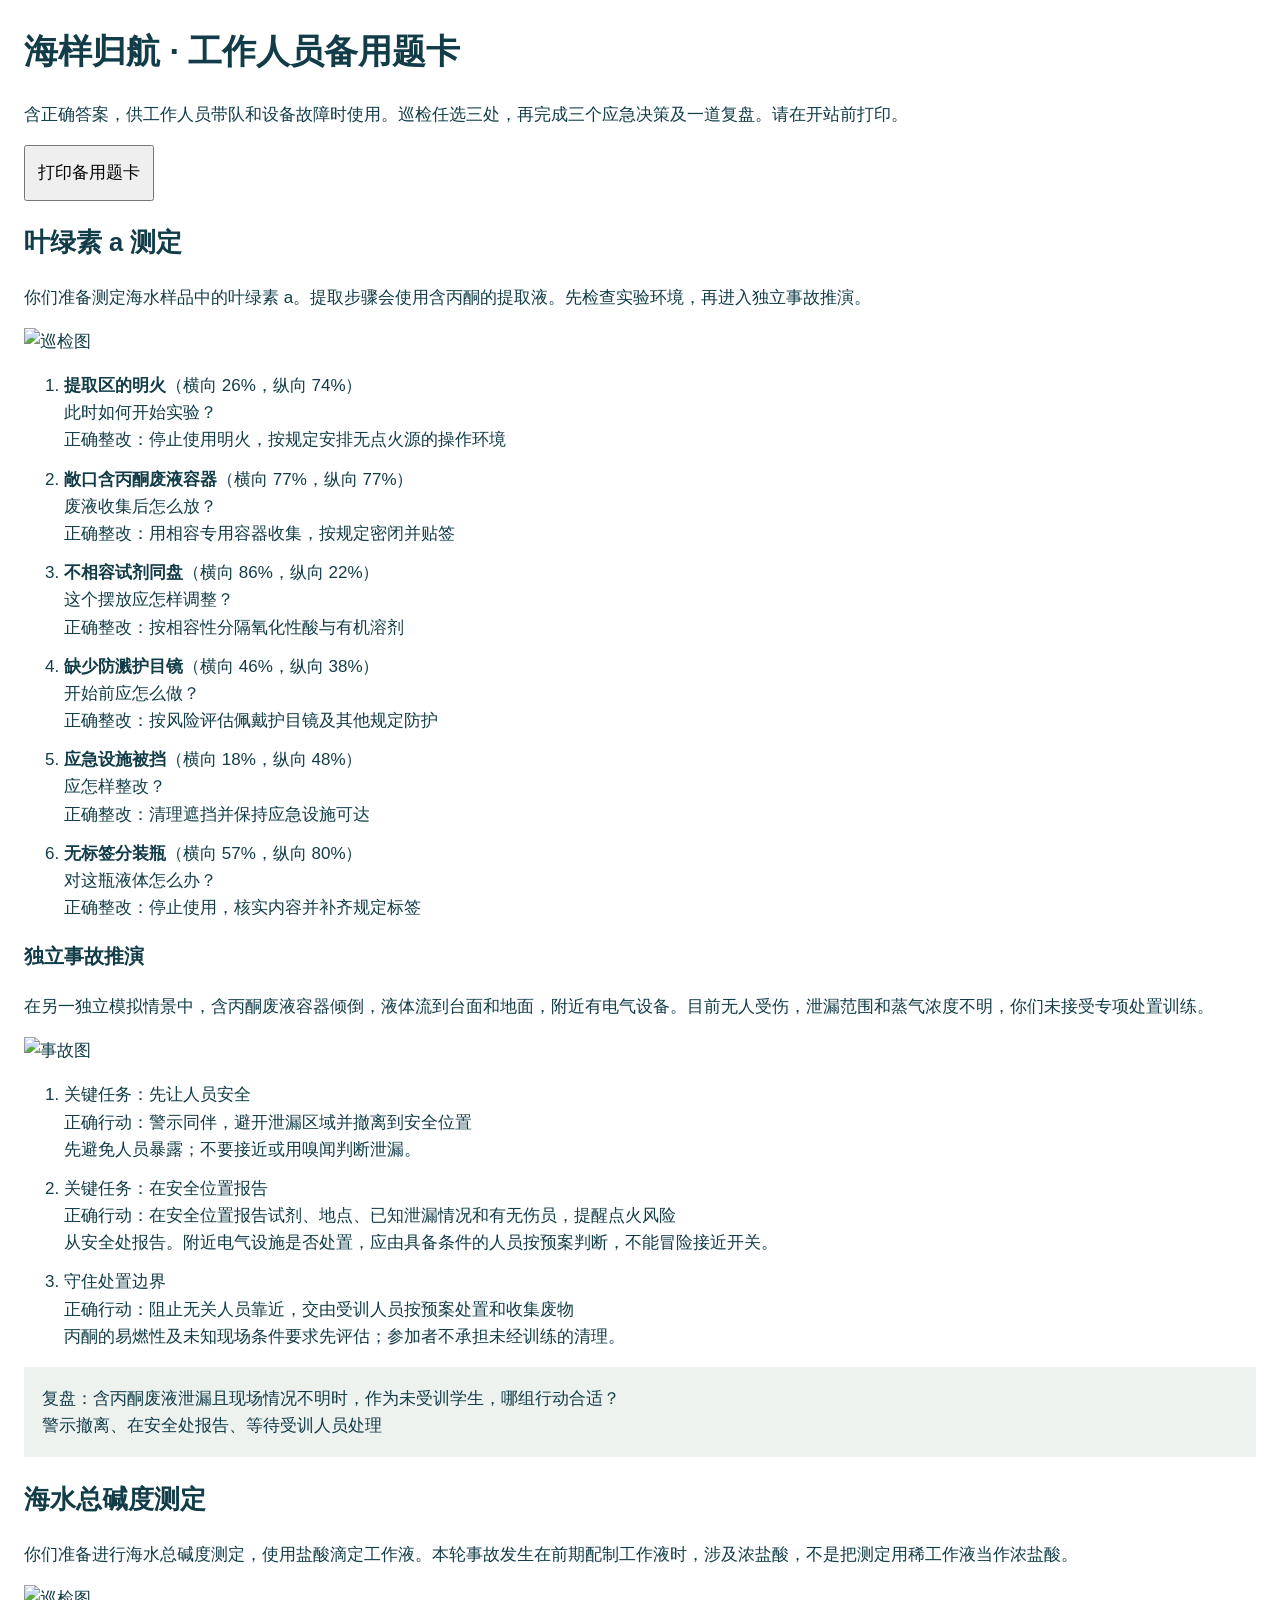
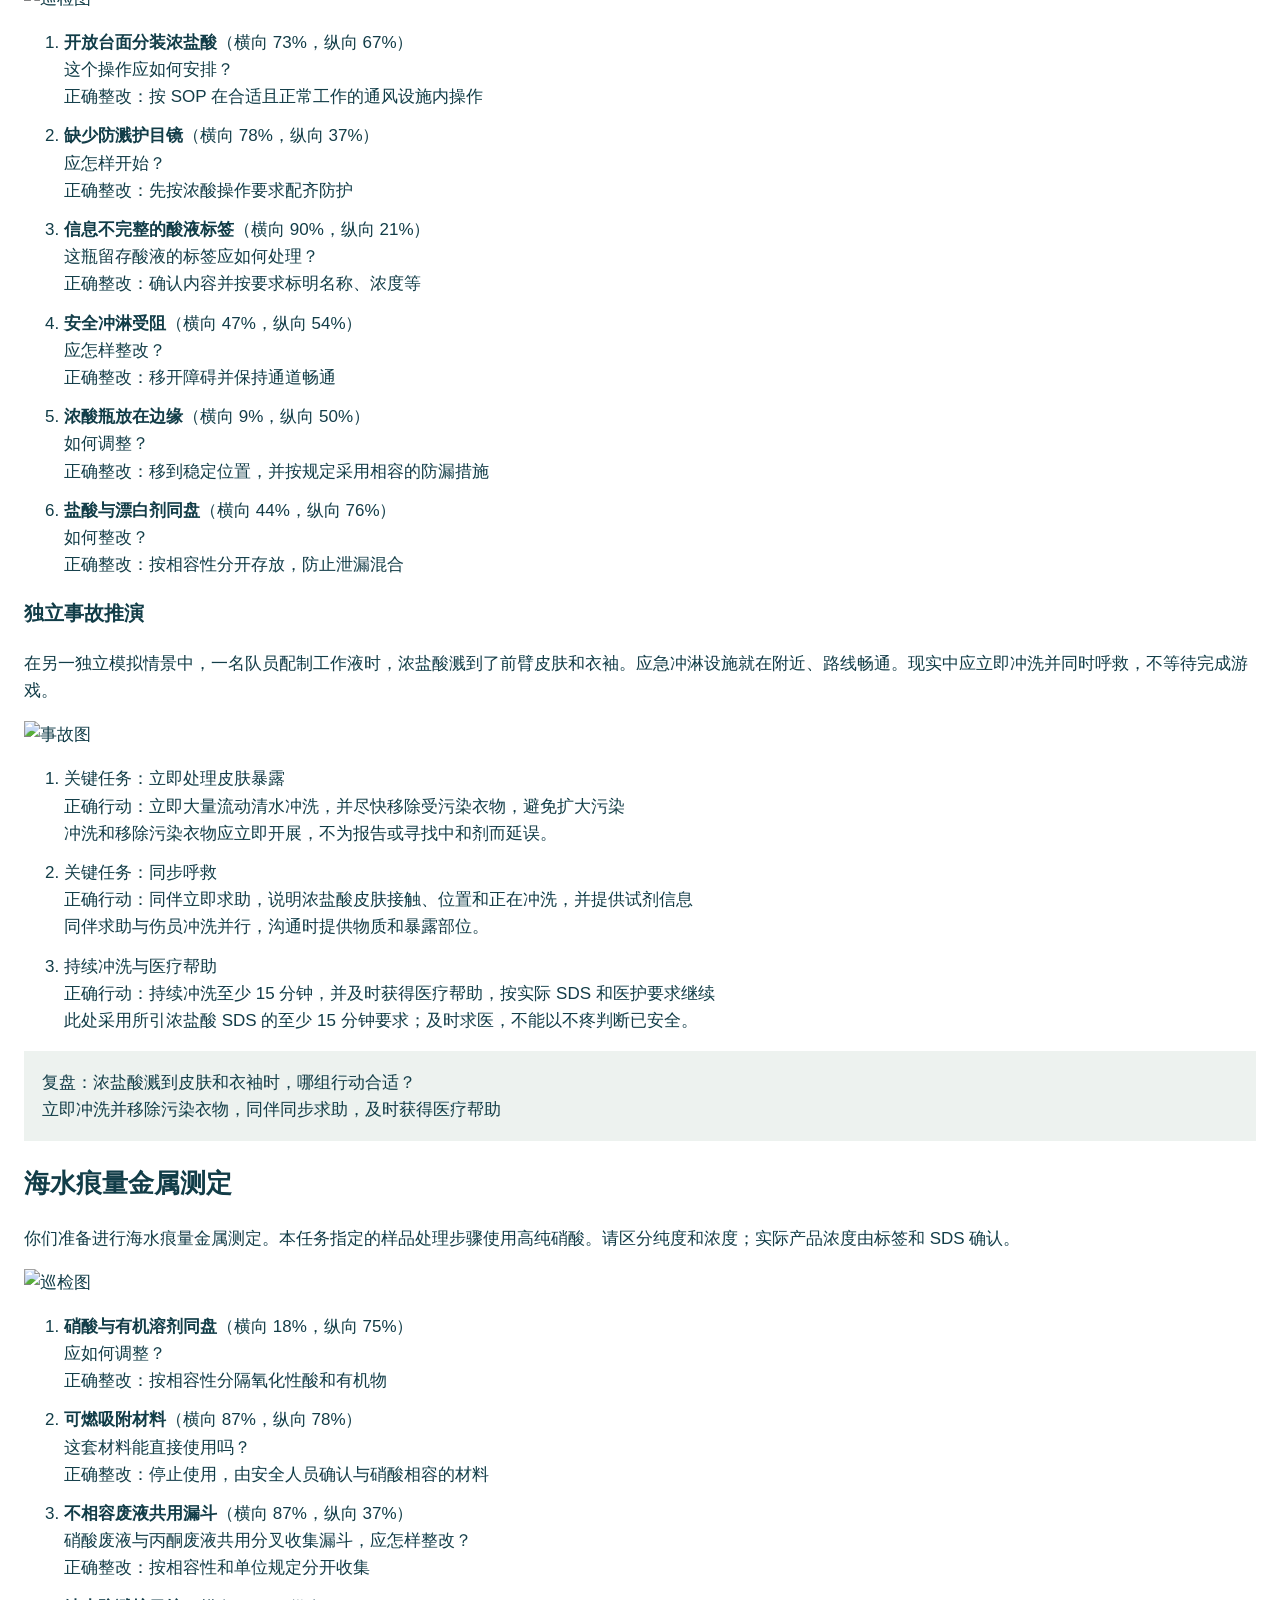
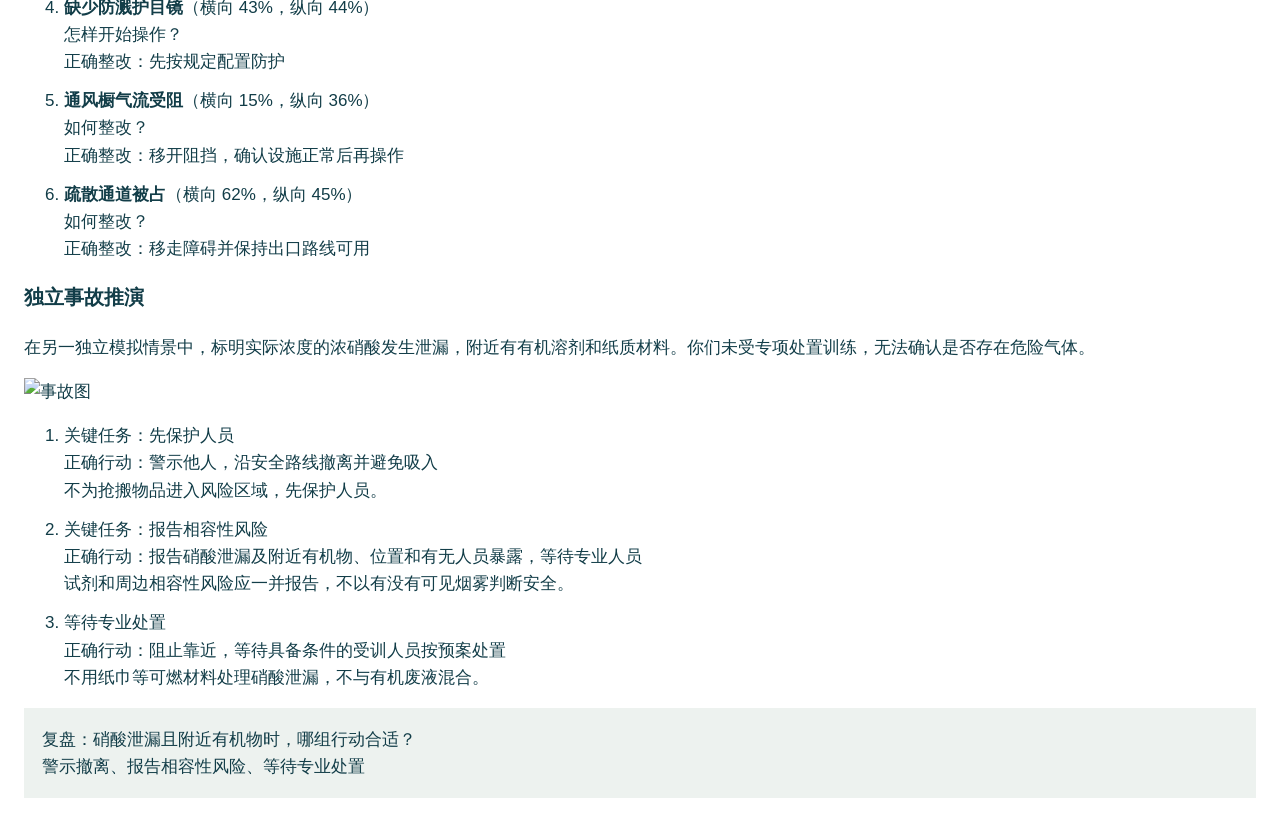
==== backup.html @ 055b67c0 "发布海样归航扫码互动网页" ====
<!doctype html><html lang="zh-CN"><meta charset="utf-8"><meta name="viewport" content="width=device-width, initial-scale=1"><title>海样归航 · 工作人员备用题卡</title><style>body{font:17px/1.6 sans-serif;margin:24px;color:#123d48}article{break-before:page}img{width:100%;max-width:1000px}li{margin-bottom:12px}.answers{background:#edf2ef;padding:18px}button{font:inherit;padding:12px}@media print{button{display:none}body{font-size:12pt}img{max-height:38vh;object-fit:contain}}</style><h1>海样归航 · 工作人员备用题卡</h1><p>含正确答案，供工作人员带队和设备故障时使用。巡检任选三处，再完成三个应急决策及一道复盘。请在开站前打印。</p><button onclick="print()">打印备用题卡</button><div id="cards"></div><script type="module">import {TASKS} from './data.js';document.querySelector('#cards').innerHTML=TASKS.map(t=>`<article><h2>${t.name}</h2><p>${t.intro}</p><img src="assets/${t.id}-inspect.webp" alt="巡检图"><ol>${t.hazards.map(q=>`<li><b>${q.title}</b>（横向 ${q.x}%，纵向 ${q.y}%）<br>${q.question}<br>正确整改：${q.options[0]}</li>`).join('')}</ol><h3>独立事故推演</h3><p>${t.incident}</p><img src="assets/${t.id}-incident.webp" alt="事故图"><ol>${t.emergencies.map(q=>`<li>${q.critical?'关键任务：':''}${q.title}<br>正确行动：${q.options[0]}<br>${q.feedback}</li>`).join('')}</ol><p class="answers">复盘：${t.recap.question}<br>${t.recap.options[0]}</p></article>`).join('');</script></html>
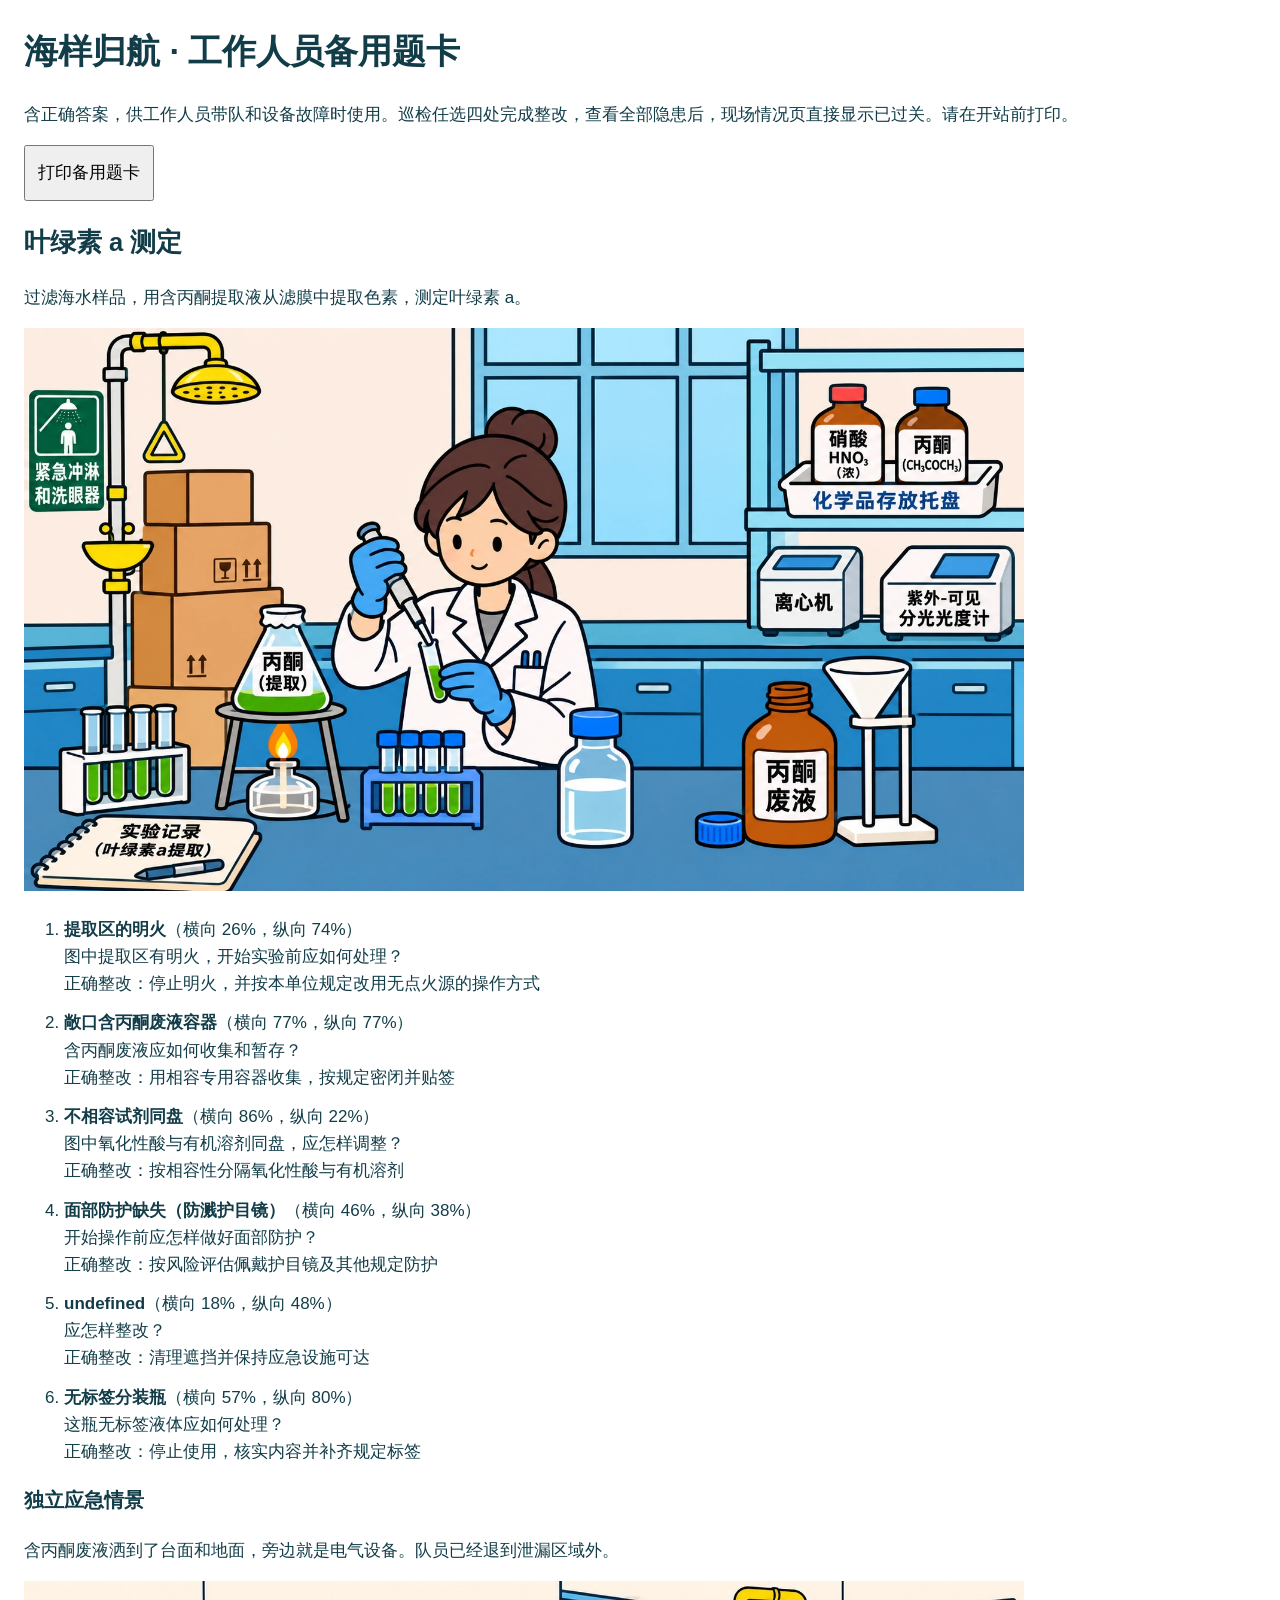
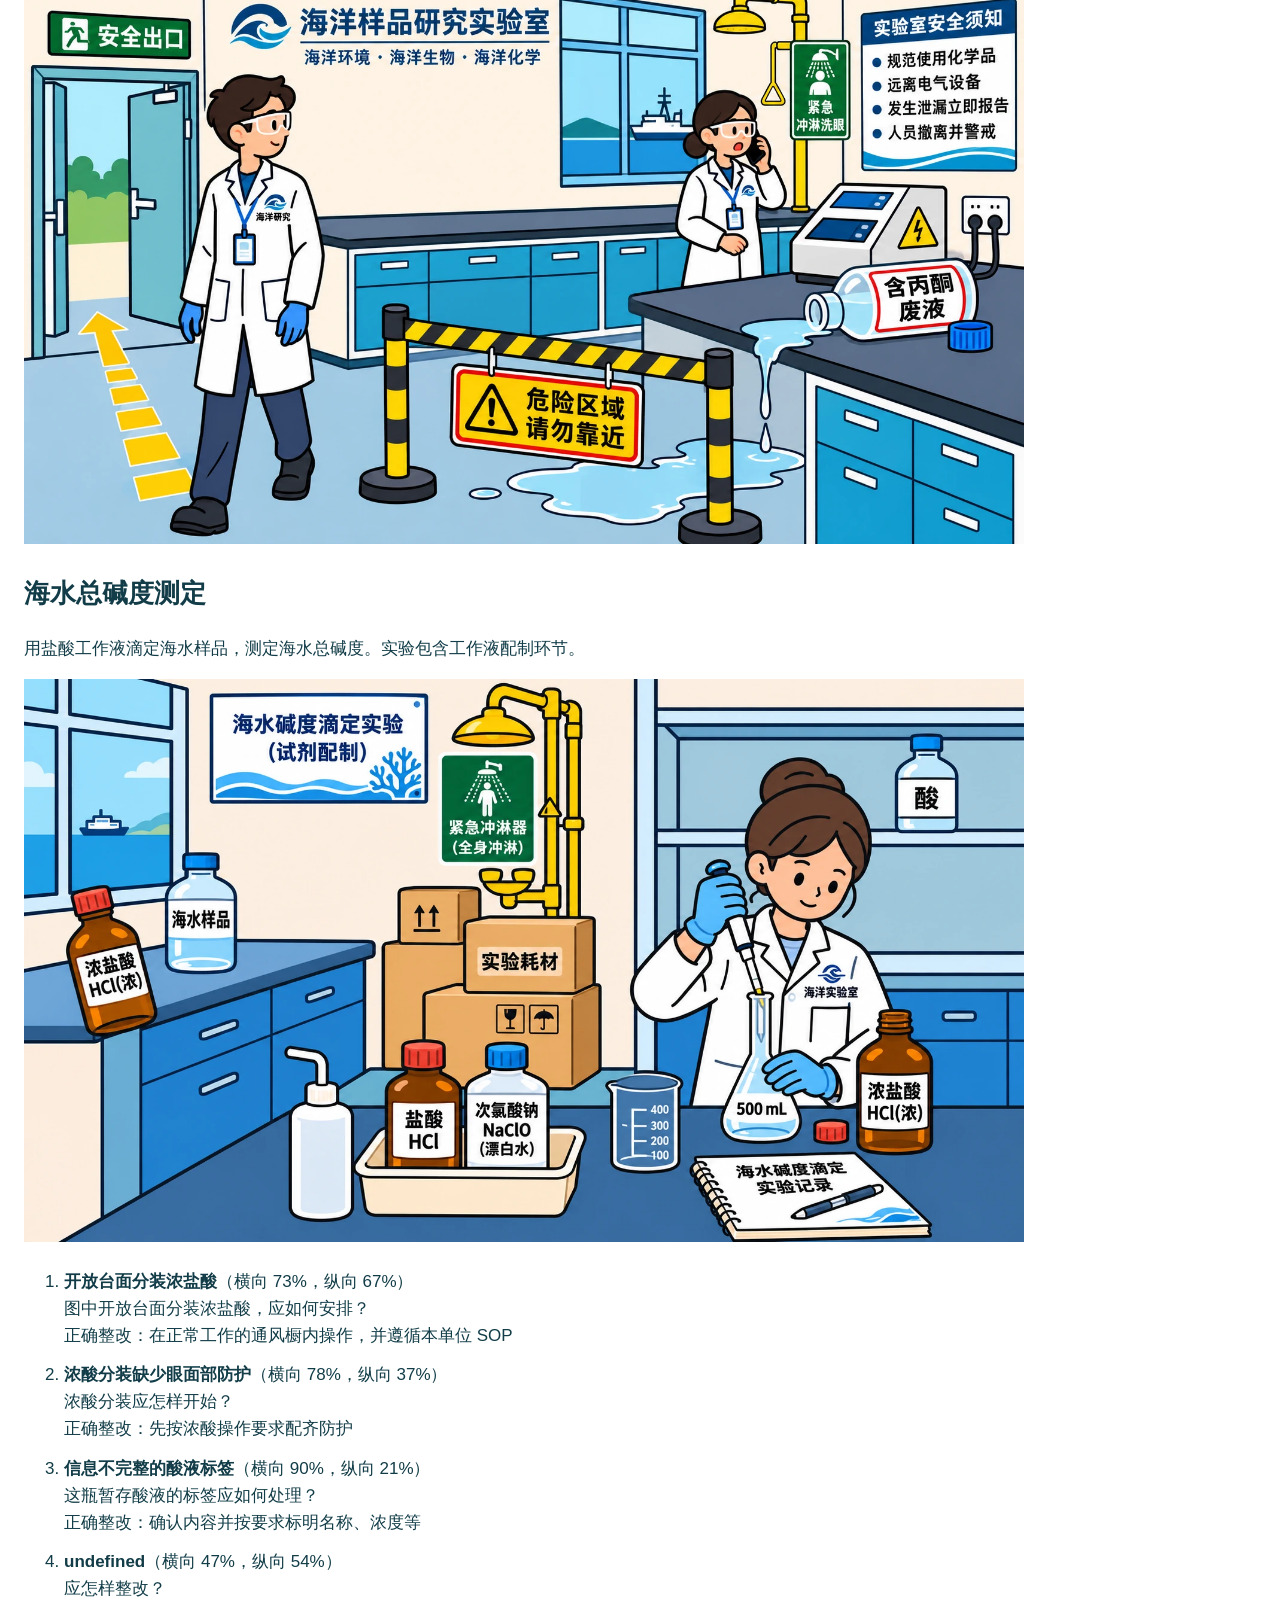
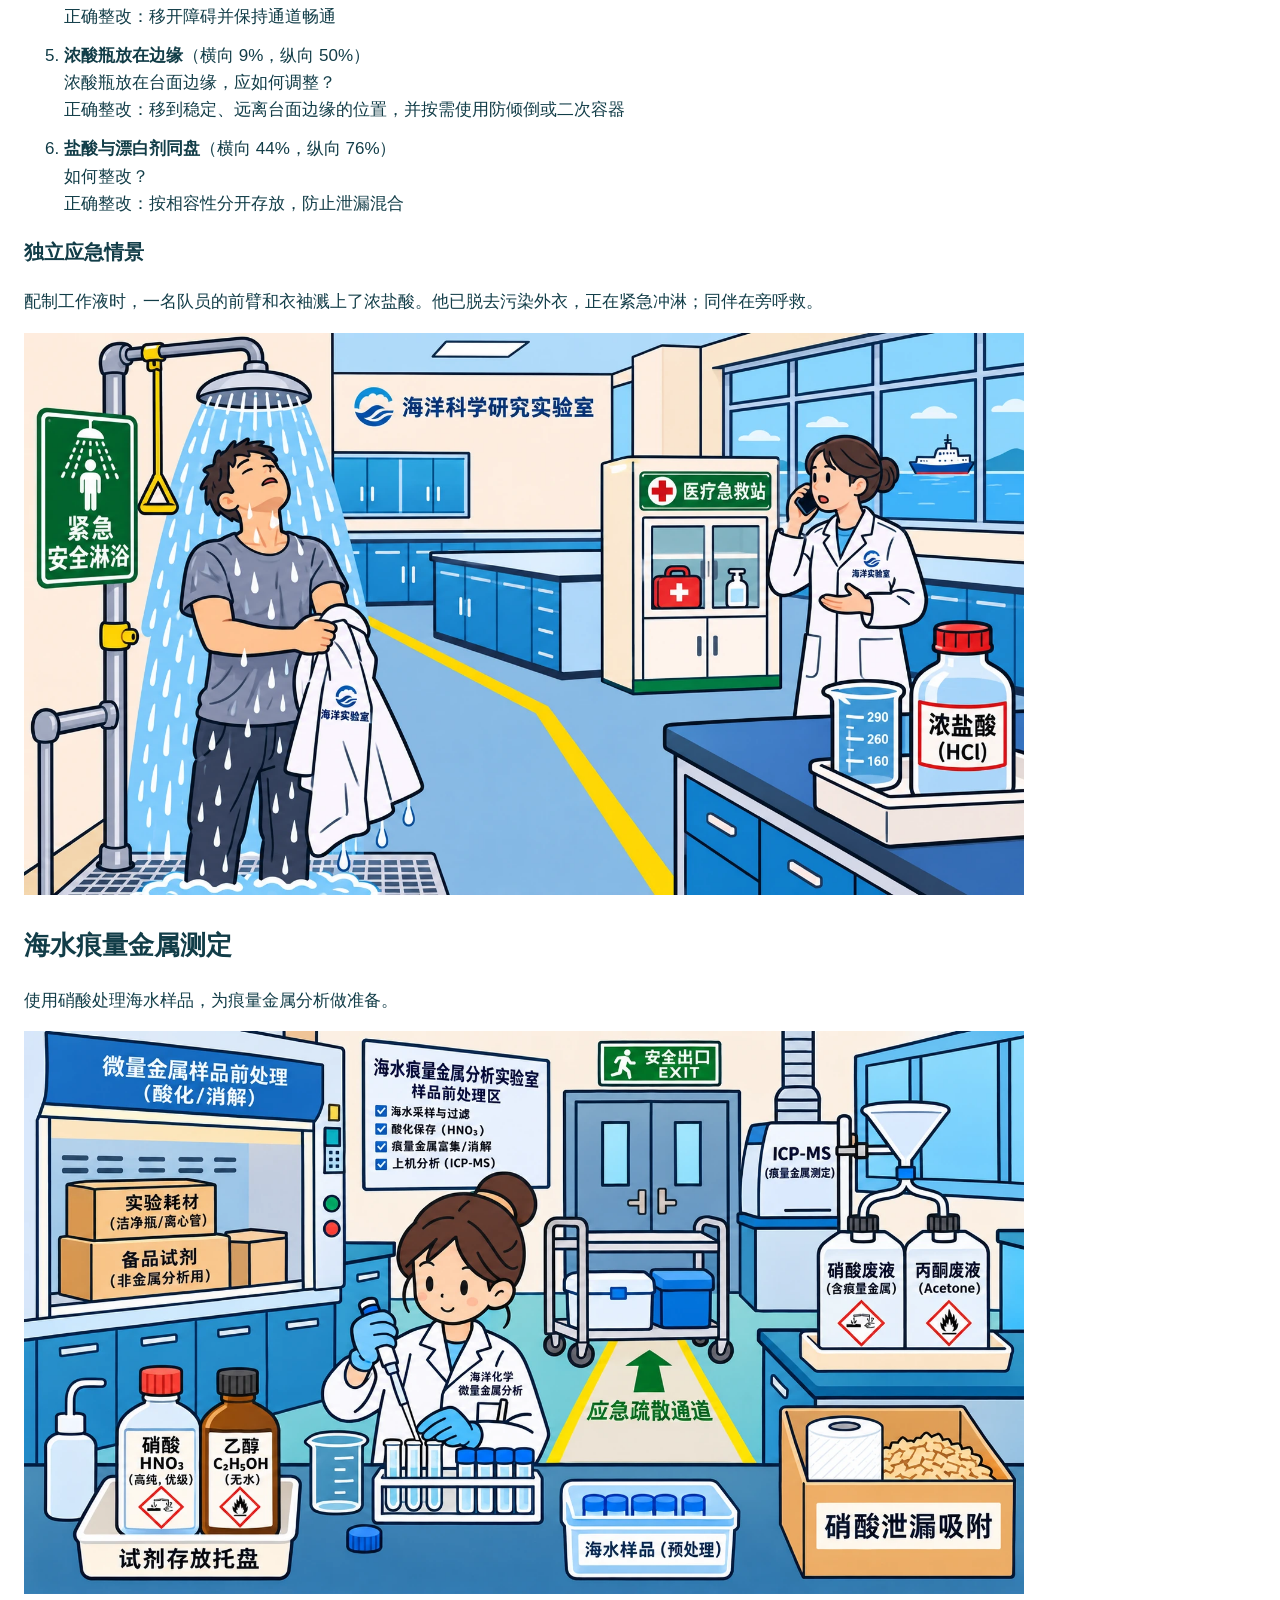
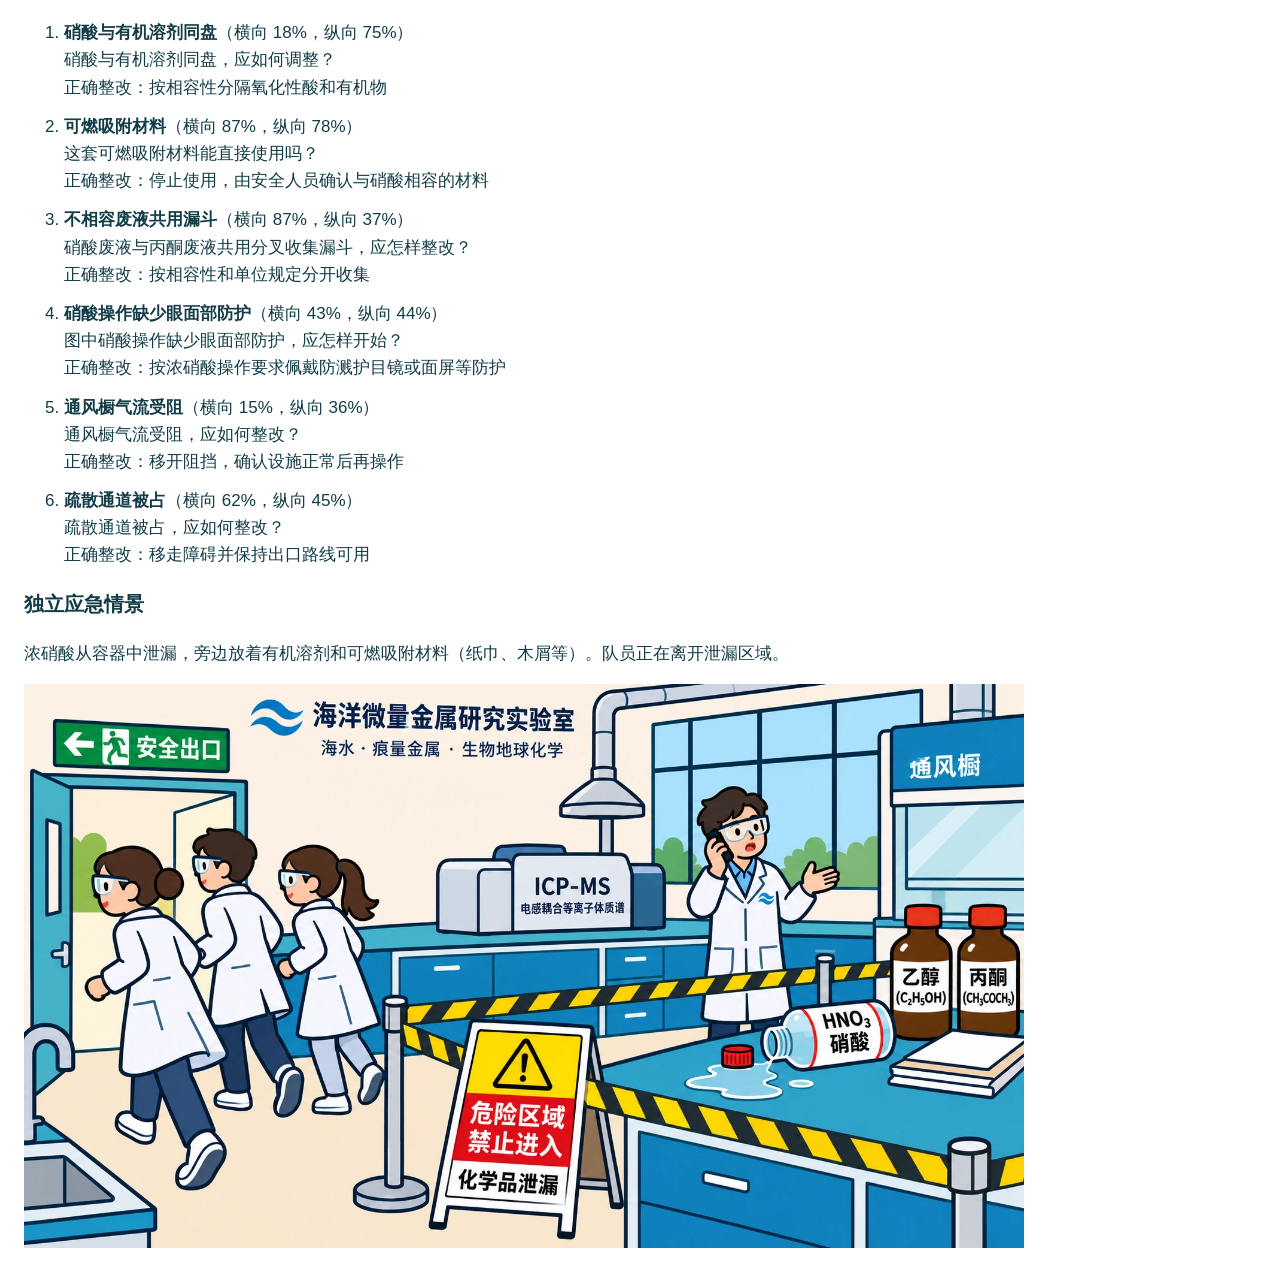
==== commit 59815f82: "更新海样归航安全互动网页" ====
--- a/backup.html
+++ b/backup.html
@@ -1 +1 @@
-<!doctype html><html lang="zh-CN"><meta charset="utf-8"><meta name="viewport" content="width=device-width, initial-scale=1"><title>海样归航 · 工作人员备用题卡</title><style>body{font:17px/1.6 sans-serif;margin:24px;color:#123d48}article{break-before:page}img{width:100%;max-width:1000px}li{margin-bottom:12px}.answers{background:#edf2ef;padding:18px}button{font:inherit;padding:12px}@media print{button{display:none}body{font-size:12pt}img{max-height:38vh;object-fit:contain}}</style><h1>海样归航 · 工作人员备用题卡</h1><p>含正确答案，供工作人员带队和设备故障时使用。巡检任选三处，再完成三个应急决策及一道复盘。请在开站前打印。</p><button onclick="print()">打印备用题卡</button><div id="cards"></div><script type="module">import {TASKS} from './data.js';document.querySelector('#cards').innerHTML=TASKS.map(t=>`<article><h2>${t.name}</h2><p>${t.intro}</p><img src="assets/${t.id}-inspect.webp" alt="巡检图"><ol>${t.hazards.map(q=>`<li><b>${q.title}</b>（横向 ${q.x}%，纵向 ${q.y}%）<br>${q.question}<br>正确整改：${q.options[0]}</li>`).join('')}</ol><h3>独立事故推演</h3><p>${t.incident}</p><img src="assets/${t.id}-incident.webp" alt="事故图"><ol>${t.emergencies.map(q=>`<li>${q.critical?'关键任务：':''}${q.title}<br>正确行动：${q.options[0]}<br>${q.feedback}</li>`).join('')}</ol><p class="answers">复盘：${t.recap.question}<br>${t.recap.options[0]}</p></article>`).join('');</script></html>
+<!doctype html><html lang="zh-CN"><meta charset="utf-8"><meta name="viewport" content="width=device-width, initial-scale=1"><title>海样归航 · 工作人员备用题卡</title><style>body{font:17px/1.6 sans-serif;margin:24px;color:#123d48}article{break-before:page}img{width:100%;max-width:1000px}li{margin-bottom:12px}.answers{background:#edf2ef;padding:18px}button{font:inherit;padding:12px}@media print{button{display:none}body{font-size:12pt}img{max-height:38vh;object-fit:contain}}</style><h1>海样归航 · 工作人员备用题卡</h1><p>含正确答案，供工作人员带队和设备故障时使用。巡检任选四处完成整改，查看全部隐患后，现场情况页直接显示已过关。请在开站前打印。</p><button onclick="print()">打印备用题卡</button><div id="cards"></div><script type="module">import {TASKS} from './data.js?v=5';document.querySelector('#cards').innerHTML=TASKS.map(t=>`<article><h2>${t.name}</h2><p>${t.purpose}</p><img src="assets/${t.id}-inspect.webp" alt="巡检图"><ol>${t.hazards.map(q=>`<li><b>${q.title}</b>（横向 ${q.x}%，纵向 ${q.y}%）<br>${q.question}<br>正确整改：${q.options[0]}</li>`).join('')}</ol><h3>独立应急情景</h3><p>${t.incident}</p><img src="assets/${t.id}-incident.webp" alt="事故图"></article>`).join('');</script></html>
